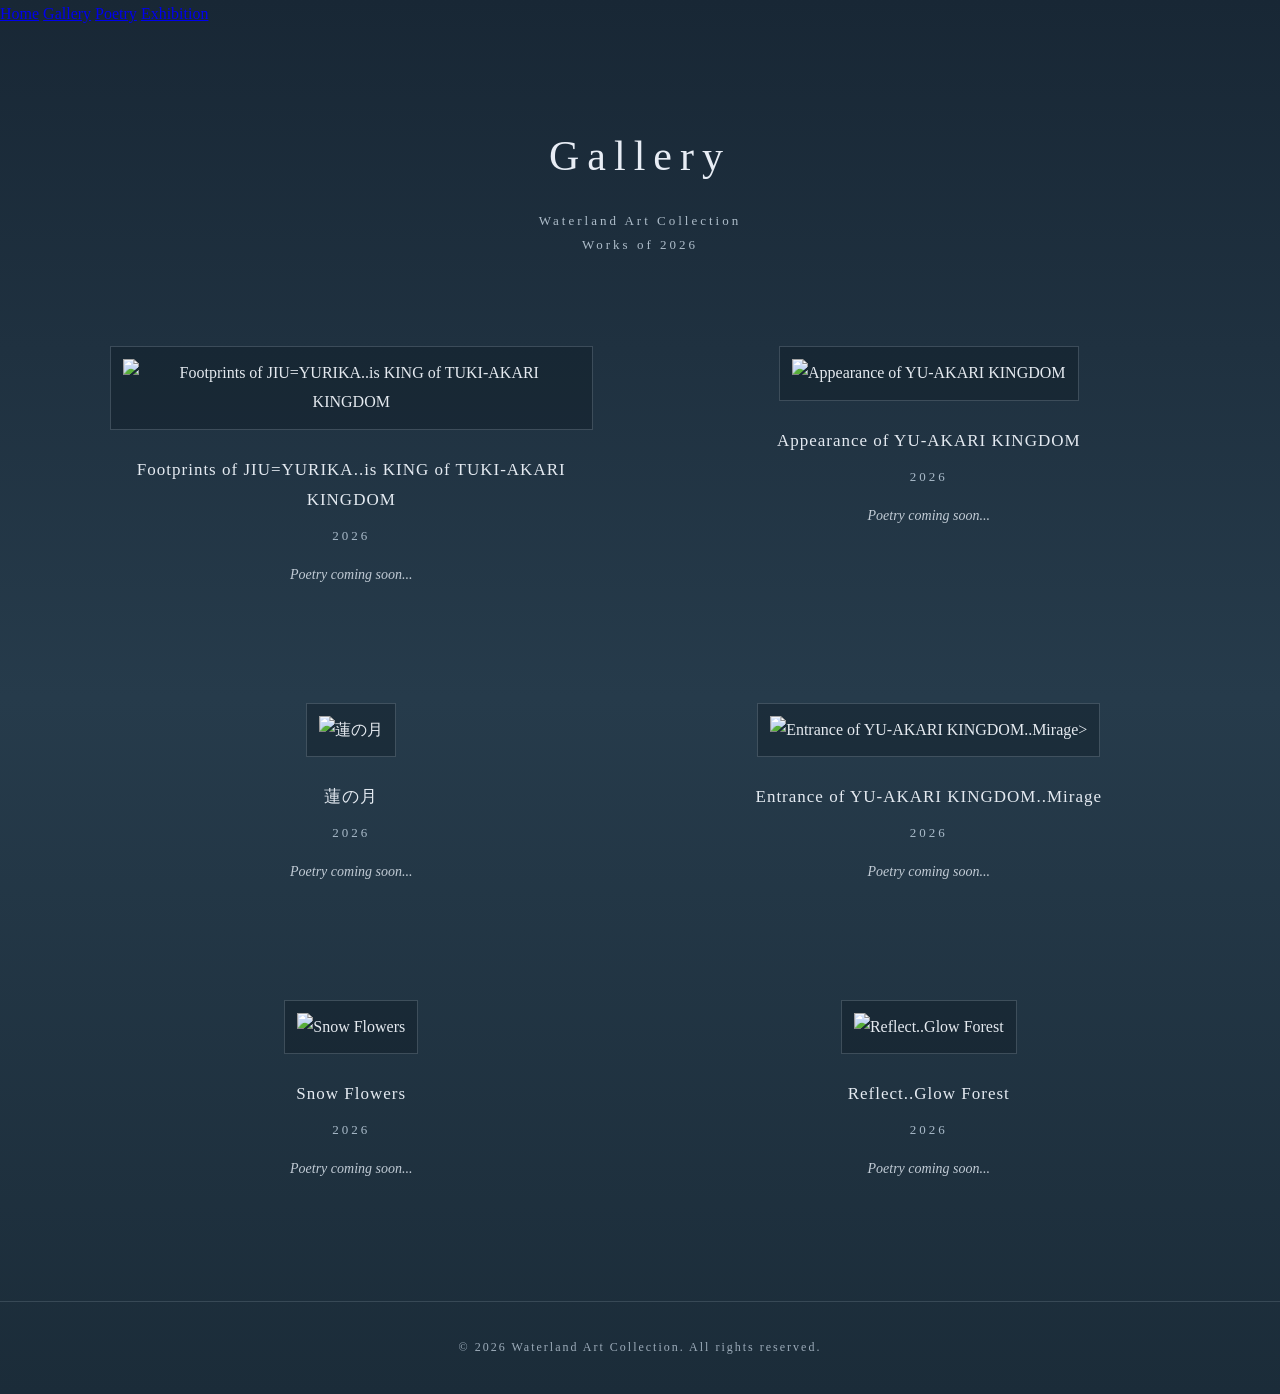
==== gallery.html @ dda2565b "Add files via upload" ====
<!DOCTYPE html>
<html lang="ja">
<head>
    <meta charset="UTF-8">
    <meta name="viewport" content="width=device-width, initial-scale=1.0">
    <title>Waterland | Gallery</title>
    <link rel="stylesheet" href="gallery.css">
</head>
<body>
    <nav>
        <a href="index-recovery.html">Home</a>
        <a href="gallery.html">Gallery</a>
        <a href="poetry.html">Poetry</a>
        <a href="exhibition.html">Exhibition</a>
    </nav>
    
<header class="gallery-header">
    <h1>Gallery</h1>
    <p>Waterland Art Collection</p>
    <p>Works of 2026</p>
</header>

<main class="gallery-container">

    <article class="artwork">
        <img src="images/gallery/artwork01.jpg" alt="Footprints of JIU=YURIKA..is KING of TUKI-AKARI KINGDOM">
        <h2>Footprints of JIU=YURIKA..is KING of TUKI-AKARI KINGDOM</h2>

        <p class="year">2026</p>
        <p class="poem">Poetry coming soon...</p>
    </article>

    <article class="artwork">
        <img src="images/gallery/artwork02.jpg" alt="Appearance of YU-AKARI KINGDOM">
        <h2>Appearance of YU-AKARI KINGDOM</h2>

        <p class="year">2026</p>
        <p class="poem">Poetry coming soon...</p>
    </article>

    <article class="artwork">
        <img src="images/gallery/artwork03.jpg" alt="蓮の月">
        <h2>蓮の月</h2>

        <p class="year">2026</p>
        <p class="poem">Poetry coming soon...</p>
    </article>

    <article class="artwork">
        <img src="images/gallery/artwork04.jpg" alt="Entrance of YU-AKARI KINGDOM..Mirage>">
        <h2>Entrance of YU-AKARI KINGDOM..Mirage</h2>

        <p class="year">2026</p>
        <p class="poem">Poetry coming soon...</p>
    </article>

    <article class="artwork">
        <img src="images/gallery/artwork05.jpg" alt="Snow Flowers">
        <h2>Snow Flowers</h2>

        <p class="year">2026</p>
        <p class="poem">Poetry coming soon...</p>
    </article>

    <article class="artwork">
        <img src="images/gallery/artwork06.jpg" alt="Reflect..Glow Forest">
        <h2>Reflect..Glow Forest</h2>

        <p class="year">2026</p>
        <p class="poem">Poetry coming soon...</p>
    </article>

</main>

<script src="gallery.js" defer></script>

<footer>
    <p>&copy; 2026 Waterland Art Collection. All rights reserved.</p>
</footer>

</body>
</html>
---- gallery.css ----
/*=================================
  Waterland Gallery
  Moonlight Blue Gray
    =================================*/

* {
    margin: 0;
    padding: 0;
    box-sizing: border-box;
}

body {
    background: linear-gradient(
        180deg,
        #182735 0%,
        #263b4b 50%,
        #1b2c39 100%
    );
    color: #e5eaf0;
    font-family: "Georgia", "Yu Mincho",
serif;
    line-height: 1.8;
    min-height: 100vh;
}

/*Gallery-header*/

.gallery-header {
    text-align: center;
    padding: 90px 20px 70px;
}

.gallery-header h1 {
    font-size: 42px;
    font-weight: normal;
    letter-spacing: 8px;
    color: #e8edf5;
    margin-bottom: 15px;
}

.gallery-header p {
    color: #aebdca;
    letter-spacing: 3px;
    font-size: 13px;
}

/*Artwork Layout*/

.gallery-container {
    width: 90%;
    max-width: 1100px;
    margin: 0 auto;
    display: grid;
    grid-template-columns: repeat(2, 1fr);
    gap: 75px 55px;
    padding-bottom: 100px;
}

/*Artwork Card*/

.artwork {
    text-align: center;
    padding: 20px;
}

.artwork img {
    width: 100%;
    height: 340px;
    object-fit: contain;
    background: rgba(10, 20, 30, 0.35);
    border: 1px solid rgba(210,225,240,0.2);
    padding: 12px;
    transition: transform 0.4s ease;
}

.artwork img:hover {
    transform: scale(1.025);
}

.artwork h2 {
    color: #e4eaf1;
    font-size: 17px;
    font-weight: normal;
    letter-spacing: 1px;
    margin-top: 25px;

}

.year {
    color: #a9bac9;
    font-size: 13px;
    letter-spacing: 3px;
    margin-top: 8px;
}

.poem {
    color: #c1cbd5;
    font-size: 14px;
    font-style: italic;
    margin-top: 15px;
}

/*Footer*/

footer {
    text-align: center;
    padding: 35px 20px;
    border-top: 1px solid rgba(210,225,240,0.15);
    color: #9cabb9;
    font-size: 12px;
    letter-spacing: 2px;
}

/* Smartphone Layout */
@media (max-width: 600px) {
    .gallery-container {
        grid-template-columns: 1fr;
        gap: 40px;
    }

    .gallery-header h1 {
        font-size: 30px;
    }

    .artwork img {
        max-width: 100%;
        height: auto;
    }
}

/* Lightbox */

.artwork img {
    cursor: zoom-in;
}

.lightbox {
    display: none;
    position: fixed;
    inset: 0;
    background: rgba(5, 12, 28, 0.95);
    z-index: 9999;

    justify-content: center;
    align-items: center;

    padding: 30px;
}

.lightbox.active {
    display: flex;
}

.lightbox-image {
    max-width: 90%;
    max-height: 85vh;
    object-fit: contain;

    border: 1px solid rgba(210, 225, 240, 0.3);
    box-shadow: 0 0 35px rgba(120, 160, 210, 0.2);
}

.lightbox-close {
    position: absolute;
    top: 20px;
    right: 35px;

    font-size: 36px;
    color: #e8edf5;
    cursor: pointer;
}

.lightbox-close:hover {
    color: #a9c8e8;
}

/* Smartphone Lightbox Layout */
@media (max-width: 600px) {

    .lightbox {
        padding: 15px;
    }

    .lightbox-image {
        max-width: 94%;
        max-height: 80vh;
        object-fit: contain;
    }

    .lightbox-close {
        font-size: 42px;
        top: 15px;
        right: 20px;
        padding: 10px;
    }
}
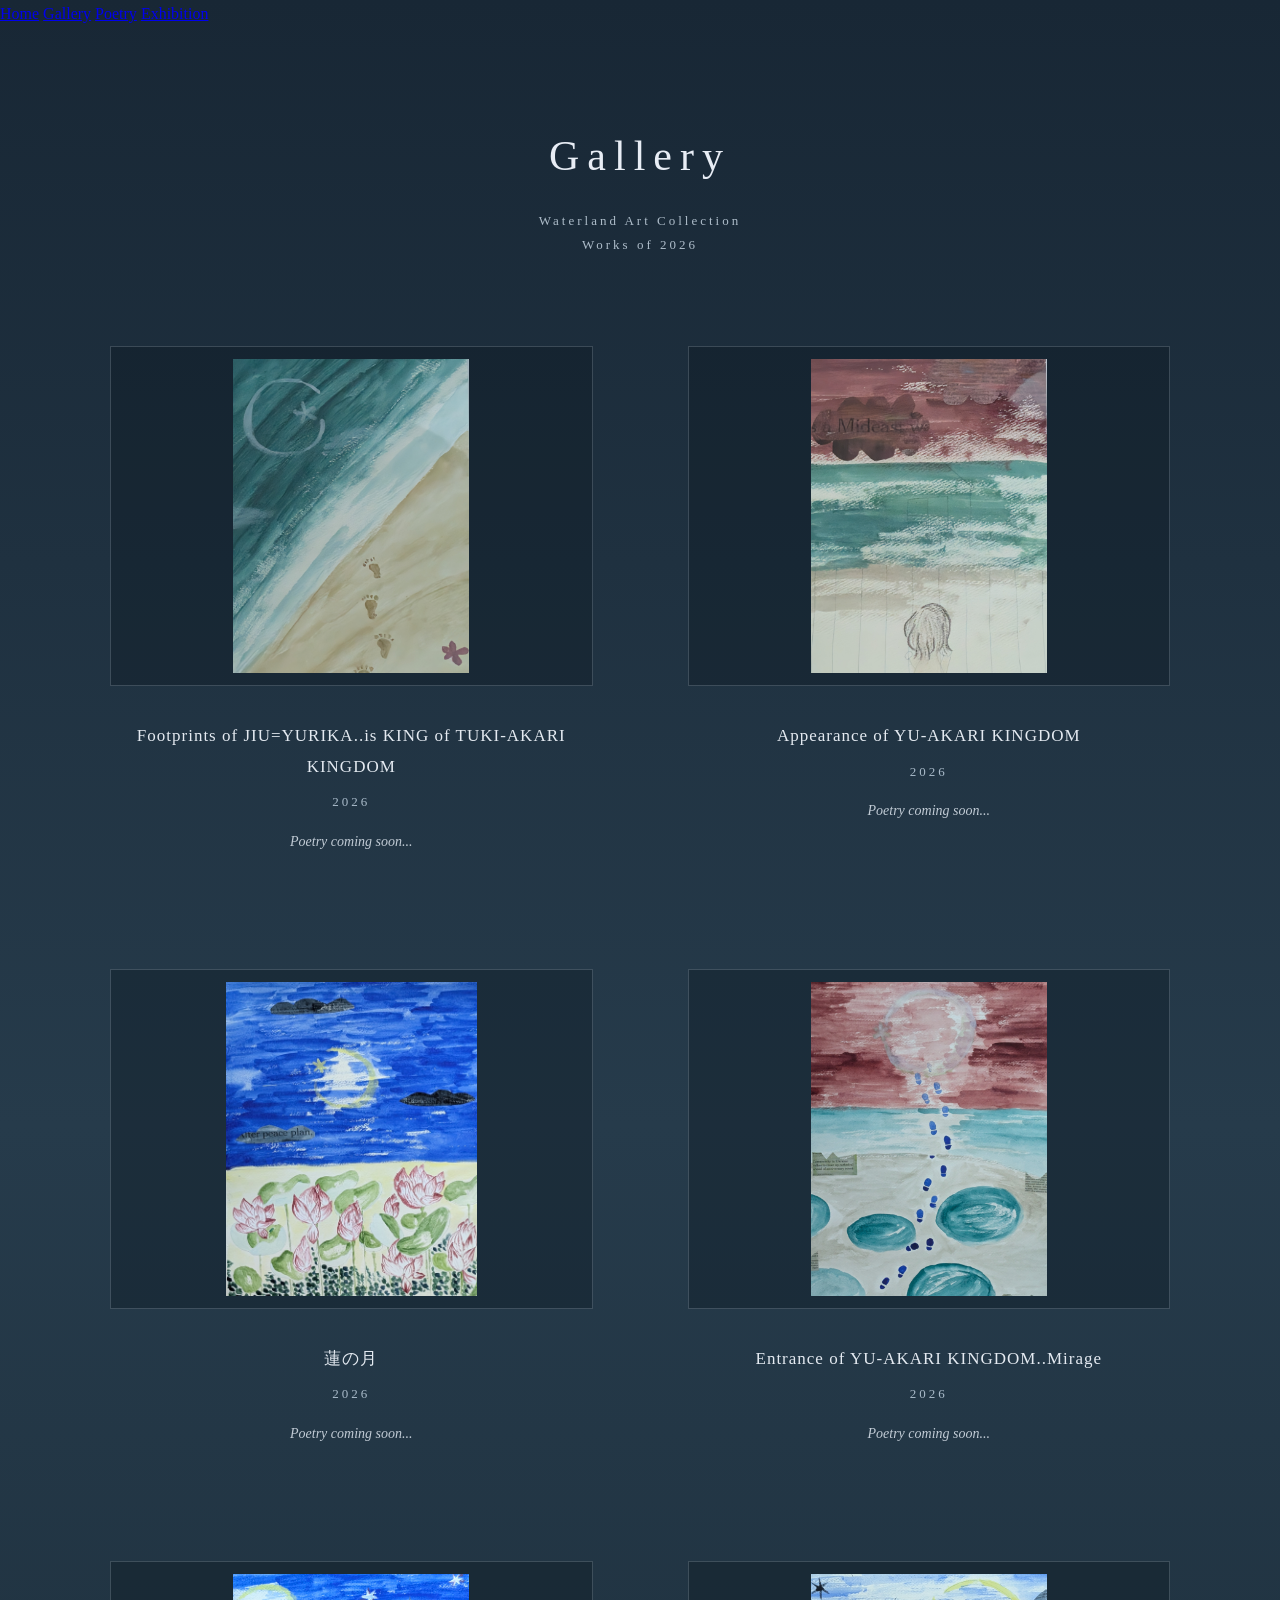
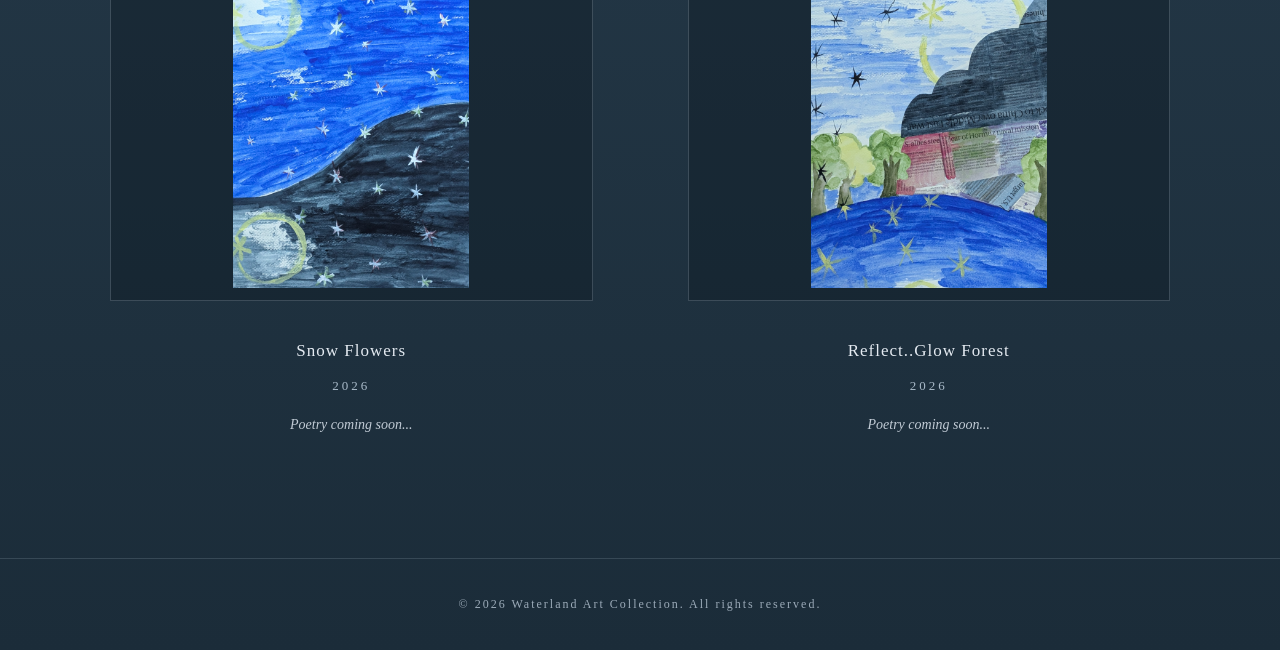
==== commit e8d9c378: "Add files via upload" ====
--- a/gallery.html
+++ b/gallery.html
@@ -13,7 +13,7 @@
         <a href="poetry.html">Poetry</a>
         <a href="exhibition.html">Exhibition</a>
     </nav>
-    
+
 <header class="gallery-header">
     <h1>Gallery</h1>
     <p>Waterland Art Collection</p>
@@ -23,7 +23,7 @@
 <main class="gallery-container">
 
     <article class="artwork">
-        <img src="images/gallery/artwork01.jpg" alt="Footprints of JIU=YURIKA..is KING of TUKI-AKARI KINGDOM">
+        <img src="artwork01.jpg" alt="Footprints of JIU=YURIKA..is KING of TUKI-AKARI KINGDOM">
         <h2>Footprints of JIU=YURIKA..is KING of TUKI-AKARI KINGDOM</h2>
 
         <p class="year">2026</p>
@@ -31,7 +31,7 @@
     </article>
 
     <article class="artwork">
-        <img src="images/gallery/artwork02.jpg" alt="Appearance of YU-AKARI KINGDOM">
+        <img src="artwork02.jpg" alt="Appearance of YU-AKARI KINGDOM">
         <h2>Appearance of YU-AKARI KINGDOM</h2>
 
         <p class="year">2026</p>
@@ -39,7 +39,7 @@
     </article>
 
     <article class="artwork">
-        <img src="images/gallery/artwork03.jpg" alt="蓮の月">
+        <img src="artwork03.jpg" alt="蓮の月">
         <h2>蓮の月</h2>
 
         <p class="year">2026</p>
@@ -47,7 +47,7 @@
     </article>
 
     <article class="artwork">
-        <img src="images/gallery/artwork04.jpg" alt="Entrance of YU-AKARI KINGDOM..Mirage>">
+        <img src="artwork04.jpg" alt="Entrance of YU-AKARI KINGDOM..Mirage>">
         <h2>Entrance of YU-AKARI KINGDOM..Mirage</h2>
 
         <p class="year">2026</p>
@@ -55,7 +55,7 @@
     </article>
 
     <article class="artwork">
-        <img src="images/gallery/artwork05.jpg" alt="Snow Flowers">
+        <img src="artwork05.jpg" alt="Snow Flowers">
         <h2>Snow Flowers</h2>
 
         <p class="year">2026</p>
@@ -63,7 +63,7 @@
     </article>
 
     <article class="artwork">
-        <img src="images/gallery/artwork06.jpg" alt="Reflect..Glow Forest">
+        <img src="artwork06.jpg" alt="Reflect..Glow Forest">
         <h2>Reflect..Glow Forest</h2>
 
         <p class="year">2026</p>
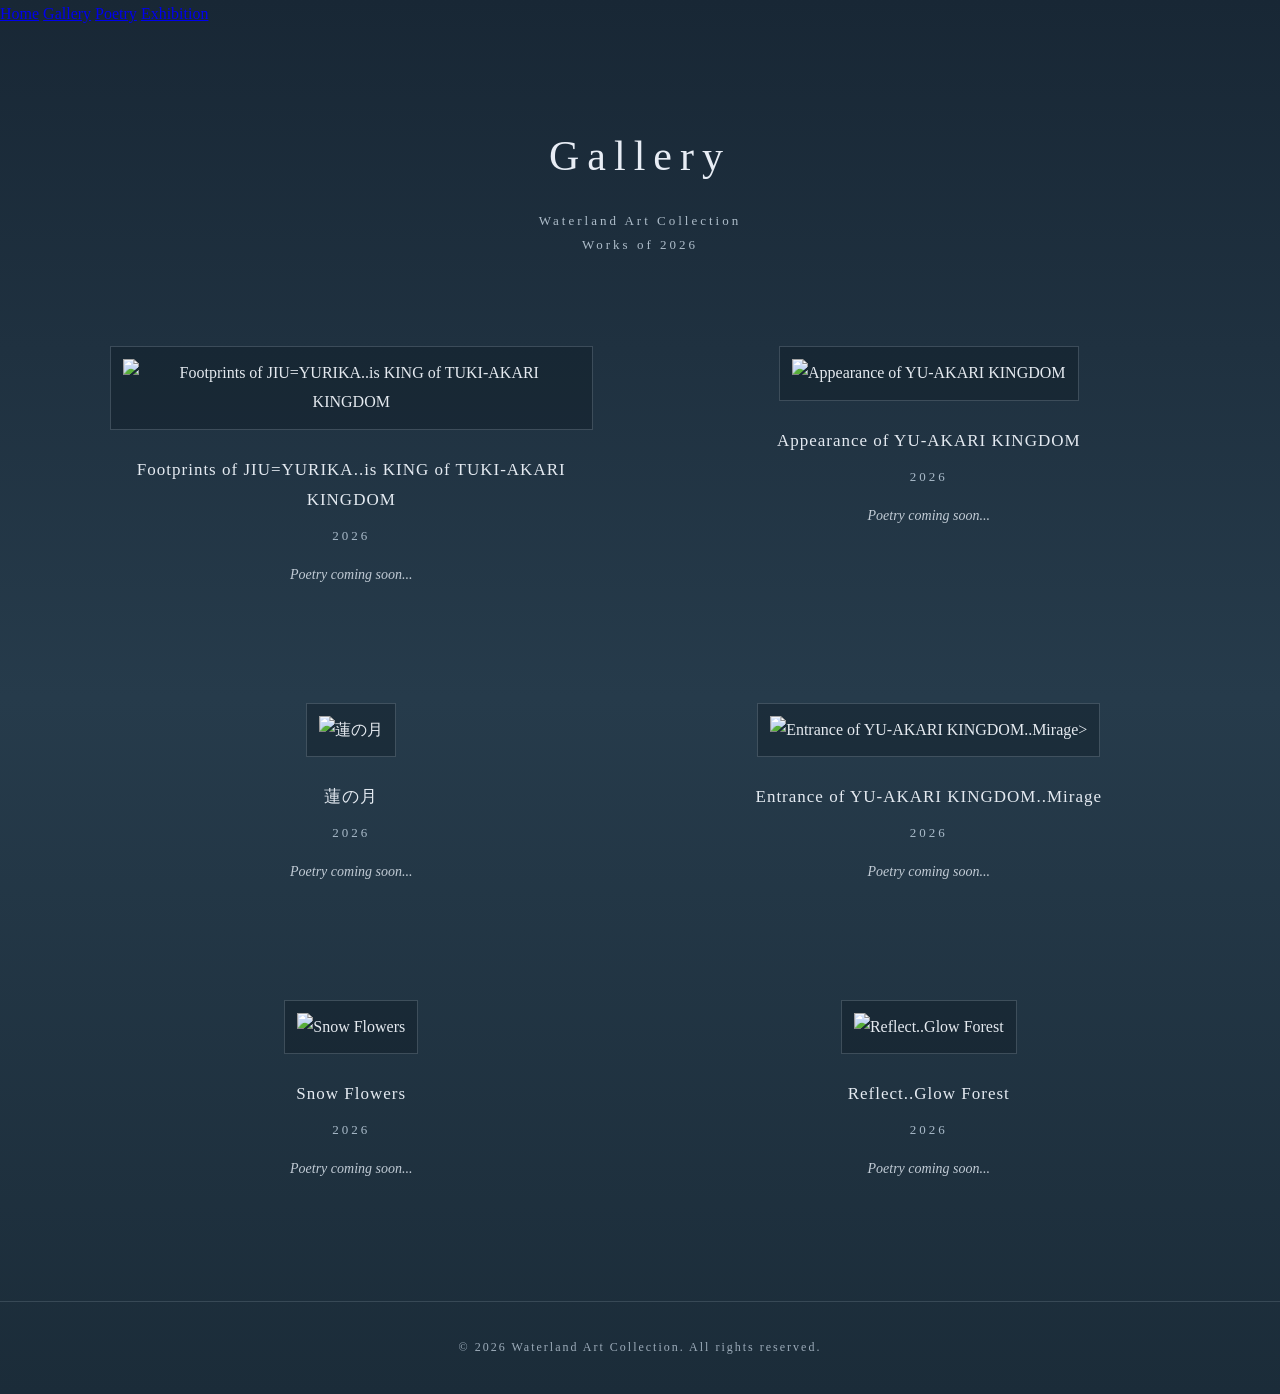
==== commit 3e0fda96: "Add files via upload" ====
--- a/gallery.html
+++ b/gallery.html
@@ -23,7 +23,7 @@
 <main class="gallery-container">
 
     <article class="artwork">
-        <img src="artwork01.jpg" alt="Footprints of JIU=YURIKA..is KING of TUKI-AKARI KINGDOM">
+        <img src="images/gallery/artwork01.jpg" alt="Footprints of JIU=YURIKA..is KING of TUKI-AKARI KINGDOM">
         <h2>Footprints of JIU=YURIKA..is KING of TUKI-AKARI KINGDOM</h2>
 
         <p class="year">2026</p>
@@ -31,7 +31,7 @@
     </article>
 
     <article class="artwork">
-        <img src="artwork02.jpg" alt="Appearance of YU-AKARI KINGDOM">
+        <img src="images/gallery/artwork02.jpg" alt="Appearance of YU-AKARI KINGDOM">
         <h2>Appearance of YU-AKARI KINGDOM</h2>
 
         <p class="year">2026</p>
@@ -39,7 +39,7 @@
     </article>
 
     <article class="artwork">
-        <img src="artwork03.jpg" alt="蓮の月">
+        <img src="images/gallery/artwork03.jpg" alt="蓮の月">
         <h2>蓮の月</h2>
 
         <p class="year">2026</p>
@@ -47,7 +47,7 @@
     </article>
 
     <article class="artwork">
-        <img src="artwork04.jpg" alt="Entrance of YU-AKARI KINGDOM..Mirage>">
+        <img src="images/gallery/artwork04.jpg" alt="Entrance of YU-AKARI KINGDOM..Mirage>">
         <h2>Entrance of YU-AKARI KINGDOM..Mirage</h2>
 
         <p class="year">2026</p>
@@ -55,7 +55,7 @@
     </article>
 
     <article class="artwork">
-        <img src="artwork05.jpg" alt="Snow Flowers">
+        <img src="images/gallery/artwork05.jpg" alt="Snow Flowers">
         <h2>Snow Flowers</h2>
 
         <p class="year">2026</p>
@@ -63,7 +63,7 @@
     </article>
 
     <article class="artwork">
-        <img src="artwork06.jpg" alt="Reflect..Glow Forest">
+        <img src="images/gallery/artwork06.jpg" alt="Reflect..Glow Forest">
         <h2>Reflect..Glow Forest</h2>
 
         <p class="year">2026</p>
--- a/gallery.css
+++ b/gallery.css
@@ -194,3 +194,72 @@
         padding: 10px;
     }
 }
+
+/*==============================================
+   SMARTPHONE : Gallery
+======================================= */
+
+@media screen and (max-width: 600px) {
+
+  /* 基本設定 */
+  body {
+    font-size: 16px;
+    line-height: 1.8;
+    overflow-x: hidden;
+  }
+
+  /* ナビゲーション */
+  nav {
+    display: flex;
+    flex-wrap: wrap;
+    justify-content: center;
+    gap: 12px;
+    padding: 15px 10px;
+  }
+
+  nav a {
+    font-size: 15px;
+  }
+
+  /* ギャラリー見出し */
+  .gallery-header h1 {
+    font-size: 28px;
+  }
+
+  .gallery-header p {
+    font-size: 16px;
+  }
+
+  /* 作品一覧 */
+  .gallery-container {
+    grid-template-columns: 1fr;
+    width: 100%;
+    padding: 20px 15px;
+  }
+
+  /* 作品カード */
+  .artwork {
+    width: 100%;
+    margin-bottom: 35px;
+  }
+
+  /* 作品画像 */
+  .artwork img {
+    width: 100%;
+    height: auto;
+    display: block;
+  }
+
+  /* 作品タイトル */
+  .artwork h2 {
+    font-size: 20px;
+    line-height: 1.6;
+  }
+
+  /* 年号・説明文 */
+  .year
+  .poem {
+    font-size: 16px;
+    line-height: 1.9;
+  }
+}
